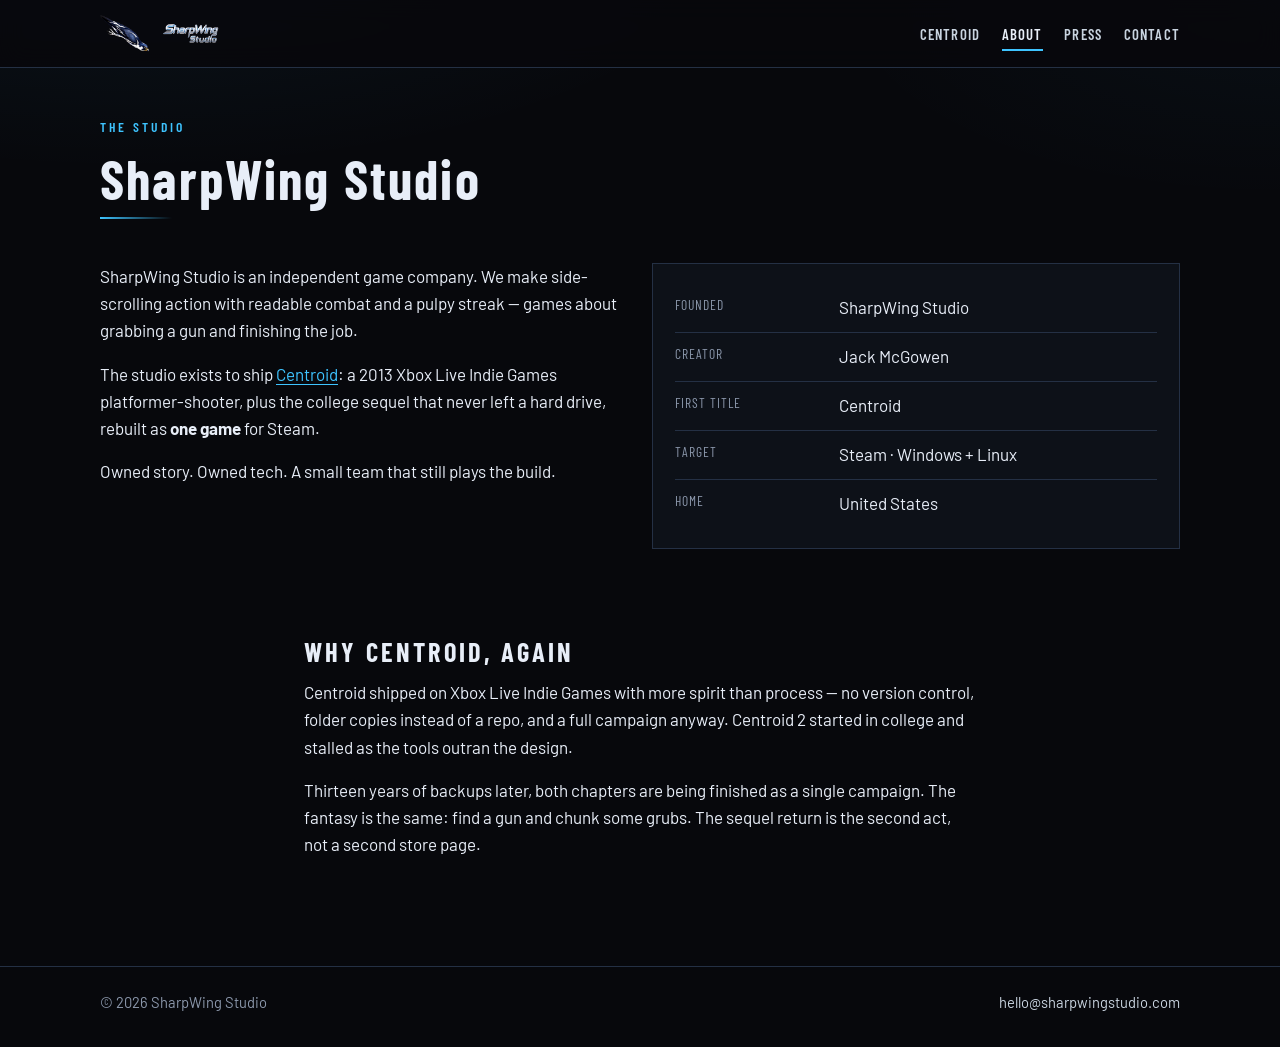
==== about.html @ 663866af "Initial SharpWing Studio marketing site" ====
<!DOCTYPE html>
<html lang="en">
<head>
  <meta charset="utf-8">
  <meta name="viewport" content="width=device-width, initial-scale=1">
  <title>About — SharpWing Studio</title>
  <meta name="description" content="SharpWing Studio is an independent game studio founded by Jack McGowen. First title: Centroid, recovered from a 2013 Xbox Live Indie Games release and its unfinished sequel.">
  <link rel="canonical" href="https://sharpwingstudio.com/about.html">
  <meta property="og:type" content="website">
  <meta property="og:site_name" content="SharpWing Studio">
  <meta property="og:title" content="About — SharpWing Studio">
  <meta property="og:description" content="An independent studio finishing a story that started in 2013.">
  <meta property="og:url" content="https://sharpwingstudio.com/about.html">
  <meta property="og:image" content="https://sharpwingstudio.com/img/og-image.png">
  <meta name="twitter:card" content="summary_large_image">
  <link rel="icon" href="img/favicon.ico" sizes="any">
  <link rel="icon" type="image/png" href="img/favicon-32.png" sizes="32x32">
  <link rel="apple-touch-icon" href="img/apple-touch-icon.png">
  <link rel="preconnect" href="https://fonts.googleapis.com">
  <link rel="preconnect" href="https://fonts.gstatic.com" crossorigin>
  <link href="https://fonts.googleapis.com/css2?family=Barlow+Condensed:wght@600;700&family=Barlow:wght@400;500;600;700&display=swap" rel="stylesheet">
  <link rel="stylesheet" href="css/site.css">
</head>
<body>
  <a class="skip" href="#content">Skip to content</a>
  <header class="site-header">
    <div class="header-inner">
      <a class="logo-link" href="index.html">
        <img class="mark" src="img/peregrine.png" alt="">
        <img class="wordmark" src="img/sharpwing-studio.png" alt="SharpWing Studio">
      </a>
      <button class="nav-toggle" type="button" aria-expanded="false" aria-controls="site-nav" aria-label="Menu">
        <span></span>
      </button>
      <ul class="nav-links" id="site-nav">
        <li><a href="centroid.html">Centroid</a></li>
        <li><a href="about.html" aria-current="page">About</a></li>
        <li><a href="press.html">Press</a></li>
        <li><a href="contact.html">Contact</a></li>
      </ul>
    </div>
  </header>

  <main id="content">
    <header class="page-hero">
      <div class="wrap">
        <p class="eyebrow">The studio</p>
        <h1>SharpWing Studio</h1>
        <hr class="rule">
      </div>
    </header>

    <section class="section" style="padding-top: 0;">
      <div class="wrap split">
        <div class="prose">
          <p>SharpWing Studio is an independent game company. We make side-scrolling action with readable combat and a pulpy streak — games about grabbing a gun and finishing the job.</p>
          <p>The studio exists to ship <a href="centroid.html">Centroid</a>: a 2013 Xbox Live Indie Games platformer-shooter, plus the college sequel that never left a hard drive, rebuilt as <strong>one game</strong> for Steam.</p>
          <p>Owned story. Owned tech. A small team that still plays the build.</p>
        </div>
        <aside class="panel">
          <ul class="fact-list">
            <li><span>Founded</span> SharpWing Studio</li>
            <li><span>Creator</span> Jack McGowen</li>
            <li><span>First title</span> Centroid</li>
            <li><span>Target</span> Steam · Windows + Linux</li>
            <li><span>Home</span> United States</li>
          </ul>
        </aside>
      </div>
    </section>

    <section class="section">
      <div class="wrap prose" style="max-width: 42rem;">
        <h2>Why Centroid, again</h2>
        <p>Centroid shipped on Xbox Live Indie Games with more spirit than process — no version control, folder copies instead of a repo, and a full campaign anyway. Centroid 2 started in college and stalled as the tools outran the design.</p>
        <p>Thirteen years of backups later, both chapters are being finished as a single campaign. The fantasy is the same: find a gun and chunk some grubs. The sequel return is the second act, not a second store page.</p>
      </div>
    </section>
  </main>

  <footer class="site-footer">
    <div class="wrap footer-inner">
      <span>© 2026 SharpWing Studio</span>
      <span><a href="mailto:hello@sharpwingstudio.com">hello@sharpwingstudio.com</a></span>
    </div>
  </footer>
  <script src="js/nav.js"></script>
</body>
</html>
---- css/site.css ----
:root {
  --bg: #07080c;
  --bg-raise: #0d1118;
  --bg-card: #121821;
  --line: #243044;
  --line-hot: #3a5a78;
  --text: #e8eef8;
  --muted: #8b97ab;
  --cyan: #3ec4ff;
  --cyan-dim: #1a6a8c;
  --silver: #c9d4e0;
  --danger: #ff6b4a;
  --max: 1080px;
  --header-h: 4.25rem;
  --font: "Barlow", "Segoe UI", system-ui, sans-serif;
  --cond: "Barlow Condensed", "Segoe UI", sans-serif;
}

*,
*::before,
*::after {
  box-sizing: border-box;
}

html {
  scroll-behavior: smooth;
}

body {
  margin: 0;
  font-family: var(--font);
  font-size: 1.0625rem;
  line-height: 1.6;
  color: var(--text);
  background:
    radial-gradient(1200px 500px at 10% -10%, rgba(62, 196, 255, 0.08), transparent 55%),
    radial-gradient(900px 400px at 100% 0%, rgba(62, 196, 255, 0.04), transparent 50%),
    var(--bg);
  min-height: 100vh;
}

img {
  max-width: 100%;
  height: auto;
}

a {
  color: var(--cyan);
  text-decoration-thickness: 1px;
  text-underline-offset: 0.18em;
}

a:hover {
  color: #8adaff;
}

:focus-visible {
  outline: 2px solid var(--cyan);
  outline-offset: 3px;
}

.skip {
  position: absolute;
  left: 0.75rem;
  top: -3rem;
  background: var(--cyan);
  color: #041018;
  padding: 0.5rem 0.85rem;
  font-weight: 600;
  z-index: 100;
}

.skip:focus {
  top: 0.75rem;
}

.wrap {
  width: min(var(--max), calc(100% - 2.5rem));
  margin-inline: auto;
}

/* Header */

.site-header {
  position: sticky;
  top: 0;
  z-index: 50;
  height: var(--header-h);
  display: flex;
  align-items: center;
  background: rgba(7, 8, 12, 0.86);
  backdrop-filter: blur(12px);
  border-bottom: 1px solid var(--line);
}

.header-inner {
  display: flex;
  align-items: center;
  justify-content: space-between;
  gap: 1rem;
  width: min(var(--max), calc(100% - 2.5rem));
  margin-inline: auto;
}

.logo-link {
  display: flex;
  align-items: center;
  gap: 0.65rem;
  text-decoration: none;
  color: var(--text);
}

.logo-link img.wordmark {
  height: 2.15rem;
  width: auto;
}

.logo-link img.mark {
  height: 2.35rem;
  width: auto;
}

.nav-toggle {
  display: none;
  background: transparent;
  border: 1px solid var(--line);
  color: var(--text);
  width: 2.6rem;
  height: 2.6rem;
  border-radius: 0.35rem;
  cursor: pointer;
}

.nav-toggle span,
.nav-toggle span::before,
.nav-toggle span::after {
  display: block;
  width: 1.1rem;
  height: 2px;
  background: var(--silver);
  position: relative;
  margin: 0 auto;
}

.nav-toggle span::before,
.nav-toggle span::after {
  content: "";
  position: absolute;
  left: 0;
}

.nav-toggle span::before {
  top: -6px;
}

.nav-toggle span::after {
  top: 6px;
}

.nav-links {
  display: flex;
  gap: 0.2rem 1.35rem;
  list-style: none;
  margin: 0;
  padding: 0;
  align-items: center;
}

.nav-links a {
  color: var(--silver);
  text-decoration: none;
  font-family: var(--cond);
  font-weight: 600;
  letter-spacing: 0.08em;
  text-transform: uppercase;
  font-size: 0.92rem;
  padding: 0.35rem 0;
  border-bottom: 2px solid transparent;
}

.nav-links a:hover,
.nav-links a[aria-current="page"] {
  color: var(--text);
  border-bottom-color: var(--cyan);
}

/* Hero */

.hero {
  position: relative;
  overflow: hidden;
  padding: 4.5rem 0 3.5rem;
  min-height: min(78vh, 42rem);
  display: flex;
  align-items: center;
}

.hero-bird {
  position: absolute;
  left: max(-6rem, calc(50% - 36rem));
  top: 1rem;
  width: min(42vw, 28rem);
  opacity: 0.92;
  pointer-events: none;
  animation: stoop 1.15s ease-out both;
}

@keyframes stoop {
  from {
    transform: translate(-12%, -18%) rotate(-10deg);
    opacity: 0;
  }
  to {
    transform: none;
    opacity: 0.92;
  }
}

.hero-copy {
  position: relative;
  margin-left: auto;
  width: min(34rem, 100%);
  text-align: right;
}

.hero-wordmark {
  width: min(100%, 28rem);
  margin-bottom: 1.25rem;
  animation: fadeup 0.9s 0.15s ease both;
}

.eyebrow {
  font-family: var(--cond);
  letter-spacing: 0.22em;
  text-transform: uppercase;
  color: var(--cyan);
  font-size: 0.85rem;
  font-weight: 600;
  margin: 0 0 0.65rem;
}

.lede {
  color: var(--muted);
  font-size: 1.15rem;
  margin: 0 0 1.6rem;
  animation: fadeup 0.9s 0.3s ease both;
}

.actions {
  display: flex;
  flex-wrap: wrap;
  gap: 0.75rem;
  justify-content: flex-end;
  animation: fadeup 0.9s 0.4s ease both;
}

@keyframes fadeup {
  from {
    opacity: 0;
    transform: translateY(12px);
  }
  to {
    opacity: 1;
    transform: none;
  }
}

.btn {
  display: inline-flex;
  align-items: center;
  justify-content: center;
  gap: 0.4rem;
  padding: 0.7rem 1.2rem;
  border-radius: 0.15rem;
  font-family: var(--cond);
  font-weight: 700;
  letter-spacing: 0.08em;
  text-transform: uppercase;
  text-decoration: none;
  font-size: 0.95rem;
  border: 1px solid transparent;
}

.btn-primary {
  background: var(--cyan);
  color: #041018;
}

.btn-primary:hover {
  background: #8adaff;
  color: #041018;
}

.btn-ghost {
  background: transparent;
  color: var(--text);
  border-color: var(--line-hot);
}

.btn-ghost:hover {
  border-color: var(--cyan);
  color: var(--cyan);
}

/* Sections */

main {
  padding-bottom: 4rem;
}

.section {
  padding: 2.75rem 0;
}

.section-head {
  display: flex;
  align-items: baseline;
  justify-content: space-between;
  gap: 1rem;
  margin-bottom: 1.25rem;
  border-bottom: 1px solid var(--line);
  padding-bottom: 0.7rem;
}

h1, h2, h3 {
  font-family: var(--cond);
  letter-spacing: 0.04em;
  font-weight: 700;
  line-height: 1.15;
  margin: 0 0 0.75rem;
}

h1 {
  font-size: clamp(2.2rem, 5vw, 3.4rem);
}

h2 {
  font-size: 1.65rem;
  text-transform: uppercase;
  letter-spacing: 0.12em;
}

h3 {
  font-size: 1.25rem;
}

.muted {
  color: var(--muted);
}

.page-hero {
  padding: 3rem 0 1.5rem;
}

.page-hero h1 {
  margin-bottom: 0.4rem;
}

.rule {
  height: 2px;
  width: 4.5rem;
  background: linear-gradient(90deg, var(--cyan), transparent);
  border: 0;
  margin: 0 0 1.25rem;
}

/* Cards / game feature */

.feature-card {
  display: grid;
  grid-template-columns: minmax(0, 1.15fr) minmax(0, 1fr);
  gap: 1.75rem;
  background: var(--bg-card);
  border: 1px solid var(--line);
  padding: 1.25rem;
  align-items: center;
}

.feature-card img {
  width: 100%;
  display: block;
  border: 1px solid var(--line);
}

.kicker {
  font-family: var(--cond);
  letter-spacing: 0.18em;
  text-transform: uppercase;
  color: var(--cyan);
  font-size: 0.8rem;
  margin: 0 0 0.4rem;
}

.tag-row {
  display: flex;
  flex-wrap: wrap;
  gap: 0.4rem;
  margin: 0.9rem 0 1.1rem;
}

.tag {
  font-family: var(--cond);
  letter-spacing: 0.06em;
  text-transform: uppercase;
  font-size: 0.75rem;
  border: 1px solid var(--line-hot);
  color: var(--silver);
  padding: 0.15rem 0.5rem;
}

/* Facts / split */

.split {
  display: grid;
  grid-template-columns: 1fr 1fr;
  gap: 1.5rem;
}

.panel {
  background: var(--bg-raise);
  border: 1px solid var(--line);
  padding: 1.25rem 1.35rem;
}

.panel p:last-child,
.prose p:last-child {
  margin-bottom: 0;
}

.prose p {
  margin: 0 0 1rem;
}

.fact-list {
  list-style: none;
  margin: 0;
  padding: 0;
}

.fact-list li {
  display: grid;
  grid-template-columns: 9.5rem 1fr;
  gap: 0.75rem;
  padding: 0.65rem 0;
  border-bottom: 1px solid var(--line);
}

.fact-list li:last-child {
  border-bottom: 0;
}

.fact-list span {
  font-family: var(--cond);
  letter-spacing: 0.08em;
  text-transform: uppercase;
  color: var(--muted);
  font-size: 0.85rem;
}

/* Press grid */

.asset-grid {
  display: grid;
  grid-template-columns: repeat(auto-fill, minmax(220px, 1fr));
  gap: 1rem;
}

.asset {
  background: var(--bg-card);
  border: 1px solid var(--line);
  padding: 0.85rem;
  display: flex;
  flex-direction: column;
  gap: 0.6rem;
}

.asset .frame {
  background: #000;
  min-height: 8rem;
  display: grid;
  place-items: center;
  padding: 0.75rem;
}

.asset img {
  max-height: 8.5rem;
  width: auto;
}

.asset.pixel img {
  image-rendering: pixelated;
  image-rendering: crisp-edges;
}

.asset figcaption {
  font-size: 0.85rem;
  color: var(--muted);
  margin: 0;
}

.shot {
  width: 100%;
  border: 1px solid var(--line);
  display: block;
}

.caption {
  font-size: 0.85rem;
  color: var(--muted);
  margin: 0.4rem 0 0;
}

/* Contact */

.mailto {
  font-size: 1.35rem;
  font-weight: 600;
  word-break: break-word;
}

/* Footer */

.site-footer {
  border-top: 1px solid var(--line);
  padding: 1.5rem 0 2rem;
  color: var(--muted);
  font-size: 0.92rem;
}

.footer-inner {
  display: flex;
  justify-content: space-between;
  gap: 1rem;
  flex-wrap: wrap;
  align-items: center;
}

.site-footer a {
  color: var(--silver);
  text-decoration: none;
}

.site-footer a:hover {
  color: var(--cyan);
}

/* 404 */

.notfound {
  min-height: 60vh;
  display: grid;
  place-items: center;
  text-align: center;
  padding: 3rem 0;
}

/* Responsive */

@media (max-width: 840px) {
  .feature-card,
  .split {
    grid-template-columns: 1fr;
  }

  .hero-copy {
    text-align: left;
    width: 100%;
    margin-left: 0;
    padding-top: 7.5rem;
  }

  .actions {
    justify-content: flex-start;
  }

  .hero-bird {
    left: -2rem;
    top: -1rem;
    width: 16rem;
    opacity: 0.55;
  }

  .fact-list li {
    grid-template-columns: 1fr;
    gap: 0.15rem;
  }
}

@media (max-width: 720px) {
  .nav-toggle {
    display: grid;
    place-items: center;
  }

  .nav-links {
    display: none;
    position: absolute;
    top: var(--header-h);
    left: 0;
    right: 0;
    flex-direction: column;
    align-items: stretch;
    background: rgba(7, 8, 12, 0.97);
    border-bottom: 1px solid var(--line);
    padding: 0.75rem 1.25rem 1rem;
    gap: 0;
  }

  .nav-links.is-open {
    display: flex;
  }

  .nav-links a {
    padding: 0.7rem 0;
    border-bottom: 1px solid var(--line);
  }

  .logo-link img.wordmark {
    height: 1.7rem;
  }

  .logo-link img.mark {
    display: none;
  }
}

@media (prefers-reduced-motion: reduce) {
  .hero-bird,
  .hero-wordmark,
  .lede,
  .actions {
    animation: none;
  }
}
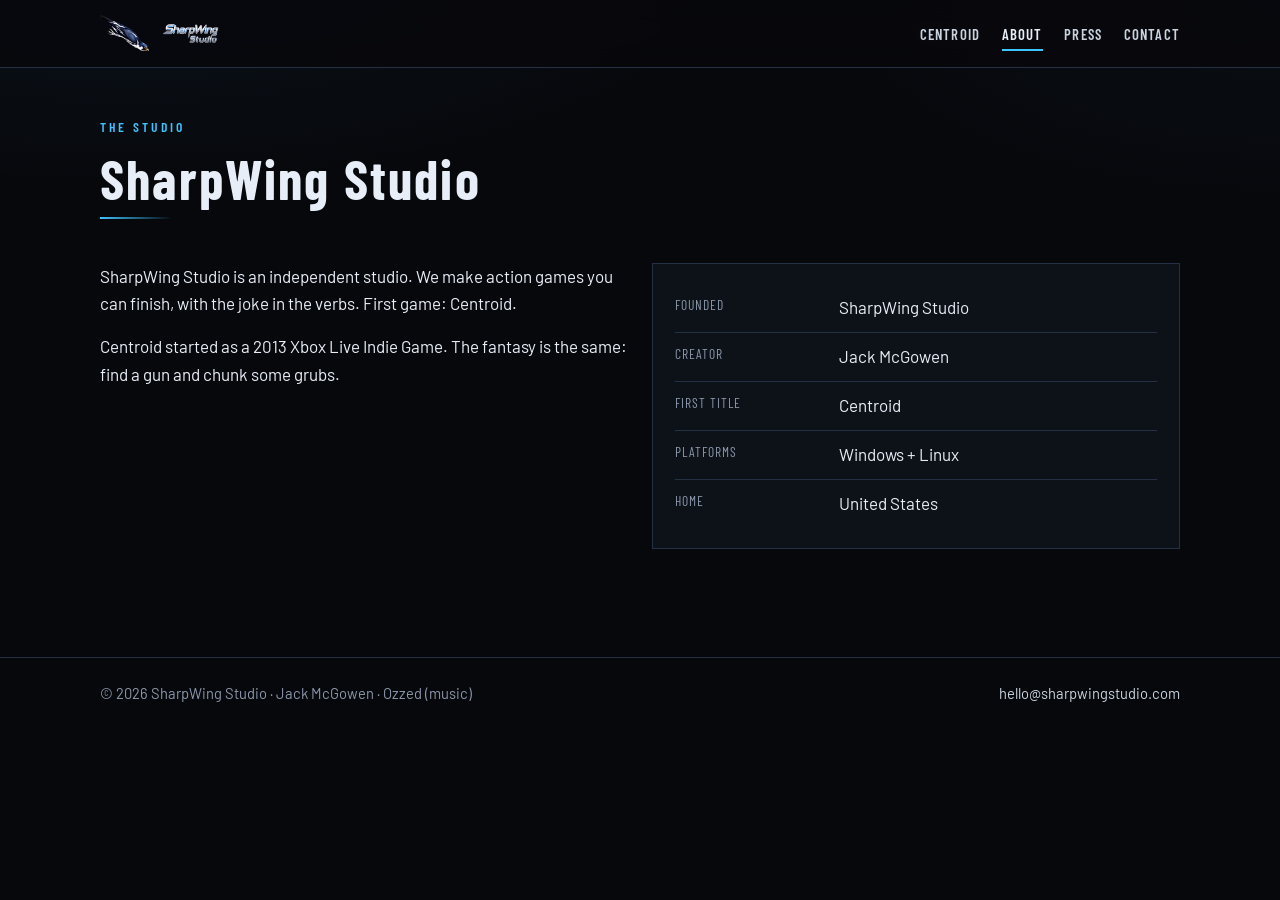
==== commit 4d0de527: "Lock public copy to Act I blurbs." ====
--- a/about.html
+++ b/about.html
@@ -4,12 +4,12 @@
   <meta charset="utf-8">
   <meta name="viewport" content="width=device-width, initial-scale=1">
   <title>About — SharpWing Studio</title>
-  <meta name="description" content="SharpWing Studio is an independent game studio founded by Jack McGowen. First title: Centroid, recovered from a 2013 Xbox Live Indie Games release and its unfinished sequel.">
+  <meta name="description" content="SharpWing Studio is an independent studio. We make action games you can finish, with the joke in the verbs. First game: Centroid.">
   <link rel="canonical" href="https://sharpwingstudio.com/about.html">
   <meta property="og:type" content="website">
   <meta property="og:site_name" content="SharpWing Studio">
   <meta property="og:title" content="About — SharpWing Studio">
-  <meta property="og:description" content="An independent studio finishing a story that started in 2013.">
+  <meta property="og:description" content="SharpWing Studio is an independent studio. We make action games you can finish, with the joke in the verbs. First game: Centroid.">
   <meta property="og:url" content="https://sharpwingstudio.com/about.html">
   <meta property="og:image" content="https://sharpwingstudio.com/img/og-image.png">
   <meta name="twitter:card" content="summary_large_image">
@@ -53,34 +53,25 @@
     <section class="section" style="padding-top: 0;">
       <div class="wrap split">
         <div class="prose">
-          <p>SharpWing Studio is an independent game company. We make side-scrolling action with readable combat and a pulpy streak — games about grabbing a gun and finishing the job.</p>
-          <p>The studio exists to ship <a href="centroid.html">Centroid</a>: a 2013 Xbox Live Indie Games platformer-shooter, plus the college sequel that never left a hard drive, rebuilt as <strong>one game</strong> for Steam.</p>
-          <p>Owned story. Owned tech. A small team that still plays the build.</p>
+          <p>SharpWing Studio is an independent studio. We make action games you can finish, with the joke in the verbs. First game: Centroid.</p>
+          <p>Centroid started as a 2013 Xbox Live Indie Game. The fantasy is the same: find a gun and chunk some grubs.</p>
         </div>
         <aside class="panel">
           <ul class="fact-list">
             <li><span>Founded</span> SharpWing Studio</li>
             <li><span>Creator</span> Jack McGowen</li>
             <li><span>First title</span> Centroid</li>
-            <li><span>Target</span> Steam · Windows + Linux</li>
+            <li><span>Platforms</span> Windows + Linux</li>
             <li><span>Home</span> United States</li>
           </ul>
         </aside>
-      </div>
-    </section>
-
-    <section class="section">
-      <div class="wrap prose" style="max-width: 42rem;">
-        <h2>Why Centroid, again</h2>
-        <p>Centroid shipped on Xbox Live Indie Games with more spirit than process — no version control, folder copies instead of a repo, and a full campaign anyway. Centroid 2 started in college and stalled as the tools outran the design.</p>
-        <p>Thirteen years of backups later, both chapters are being finished as a single campaign. The fantasy is the same: find a gun and chunk some grubs. The sequel return is the second act, not a second store page.</p>
       </div>
     </section>
   </main>
 
   <footer class="site-footer">
     <div class="wrap footer-inner">
-      <span>© 2026 SharpWing Studio</span>
+      <span>© 2026 SharpWing Studio · Jack McGowen · Ozzed (music)</span>
       <span><a href="mailto:hello@sharpwingstudio.com">hello@sharpwingstudio.com</a></span>
     </div>
   </footer>
--- a/css/site.css
+++ b/css/site.css
@@ -504,6 +504,24 @@
   display: block;
 }
 
+.shot-grid {
+  display: grid;
+  grid-template-columns: 1fr;
+  gap: 1rem;
+}
+
+.shot-grid .shot-pair {
+  display: grid;
+  grid-template-columns: 1fr 1fr;
+  gap: 1rem;
+}
+
+@media (max-width: 720px) {
+  .shot-grid .shot-pair {
+    grid-template-columns: 1fr;
+  }
+}
+
 .caption {
   font-size: 0.85rem;
   color: var(--muted);
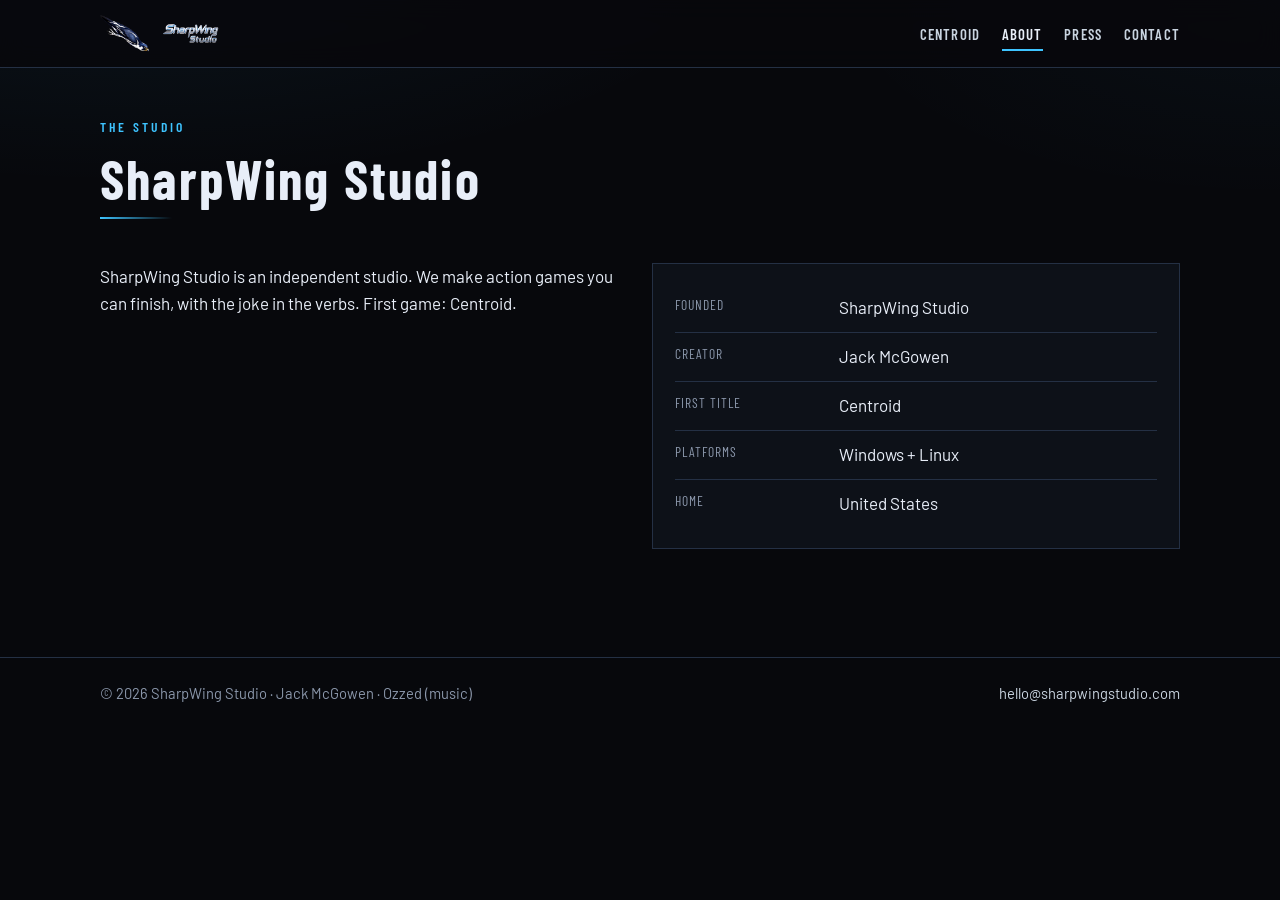
==== commit 16f57e83: "Drop extra 2013 riff and trailer tease." ====
--- a/about.html
+++ b/about.html
@@ -54,7 +54,6 @@
       <div class="wrap split">
         <div class="prose">
           <p>SharpWing Studio is an independent studio. We make action games you can finish, with the joke in the verbs. First game: Centroid.</p>
-          <p>Centroid started as a 2013 Xbox Live Indie Game. The fantasy is the same: find a gun and chunk some grubs.</p>
         </div>
         <aside class="panel">
           <ul class="fact-list">
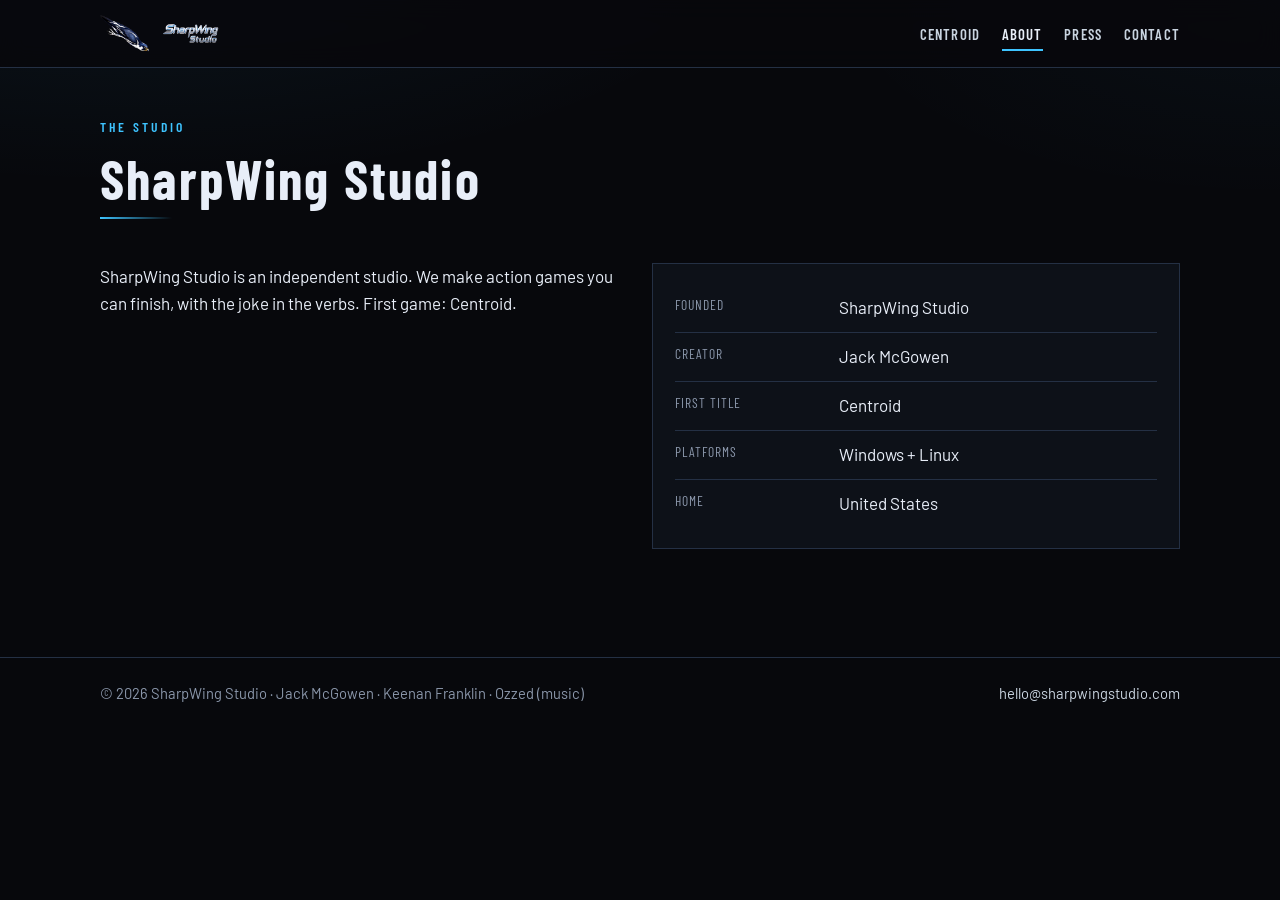
==== commit 7e65836a: "Credit Keenan Franklin next to Ozzed." ====
--- a/about.html
+++ b/about.html
@@ -70,7 +70,7 @@
 
   <footer class="site-footer">
     <div class="wrap footer-inner">
-      <span>© 2026 SharpWing Studio · Jack McGowen · Ozzed (music)</span>
+      <span>© 2026 SharpWing Studio · Jack McGowen · Keenan Franklin · Ozzed (music)</span>
       <span><a href="mailto:hello@sharpwingstudio.com">hello@sharpwingstudio.com</a></span>
     </div>
   </footer>
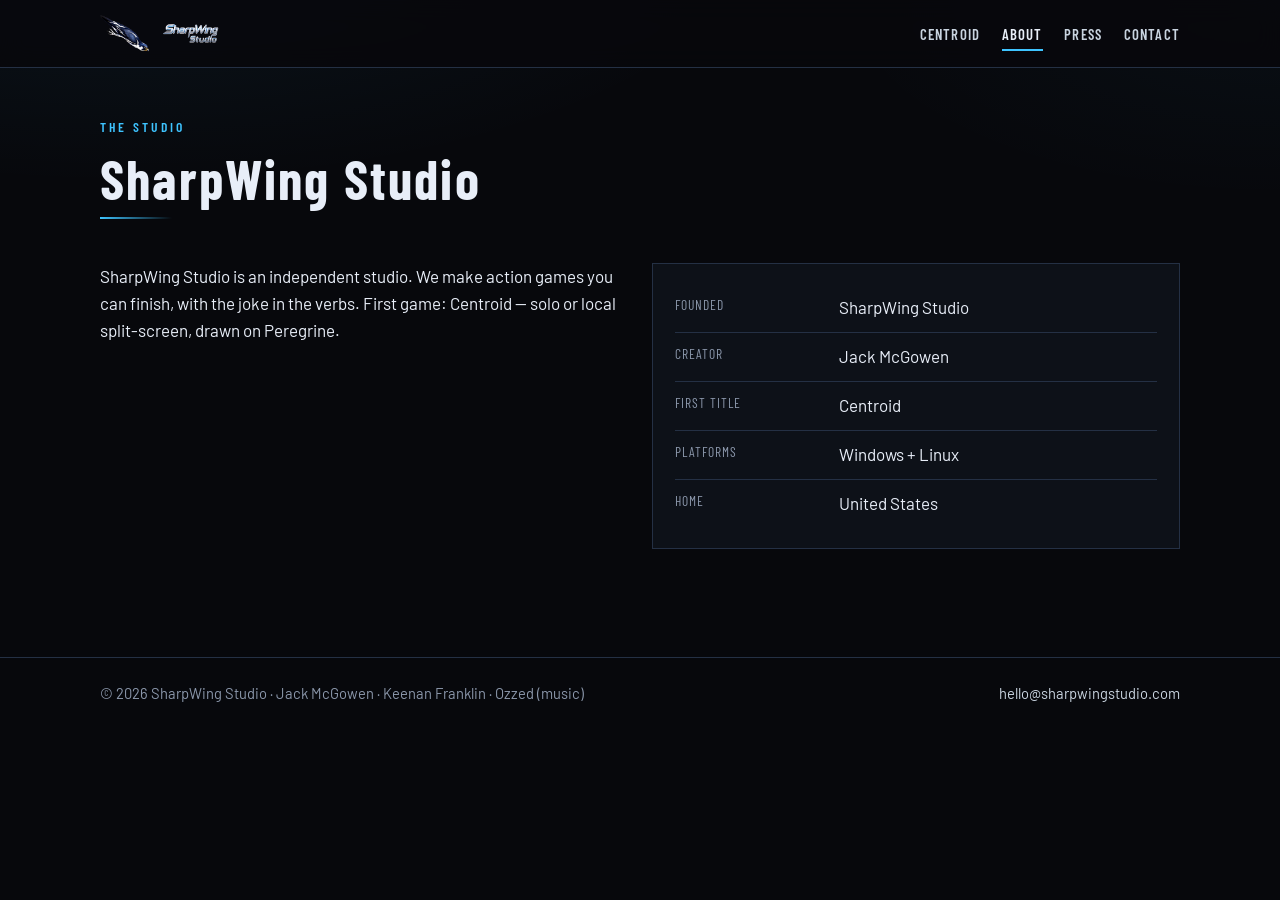
==== commit 7f48dc5e: "feat: engine-framed Centroid page, fresh biome stills, short clip Recapture woods, city, mountains, " ====
--- a/about.html
+++ b/about.html
@@ -53,7 +53,7 @@
     <section class="section" style="padding-top: 0;">
       <div class="wrap split">
         <div class="prose">
-          <p>SharpWing Studio is an independent studio. We make action games you can finish, with the joke in the verbs. First game: Centroid.</p>
+          <p>SharpWing Studio is an independent studio. We make action games you can finish, with the joke in the verbs. First game: Centroid — solo or local split-screen, drawn on Peregrine.</p>
         </div>
         <aside class="panel">
           <ul class="fact-list">
--- a/css/site.css
+++ b/css/site.css
@@ -8,6 +8,7 @@
   --muted: #8b97ab;
   --cyan: #3ec4ff;
   --cyan-dim: #1a6a8c;
+  --amber: #f0a04a;
   --silver: #c9d4e0;
   --danger: #ff6b4a;
   --max: 1080px;
@@ -526,6 +527,118 @@
   font-size: 0.85rem;
   color: var(--muted);
   margin: 0.4rem 0 0;
+}
+
+.shot-fig {
+  margin: 0;
+}
+
+.shot-fig .shot {
+  margin: 0;
+}
+
+.shot-fig figcaption {
+  font-family: var(--cond);
+  letter-spacing: 0.12em;
+  text-transform: uppercase;
+  font-size: 0.8rem;
+  color: var(--amber);
+  margin: 0.45rem 0 0;
+}
+
+.viewport {
+  position: relative;
+  border: 1px solid var(--line-hot);
+  background: #05070b;
+  padding: 0.4rem;
+}
+
+.viewport img,
+.viewport video {
+  display: block;
+  width: 100%;
+  border: 0;
+}
+
+.viewport .tick {
+  position: absolute;
+  width: 0.7rem;
+  height: 0.7rem;
+  border: 0 solid var(--amber);
+  pointer-events: none;
+}
+
+.viewport .tick-tl { top: 0.15rem; left: 0.15rem; border-top-width: 2px; border-left-width: 2px; }
+.viewport .tick-tr { top: 0.15rem; right: 0.15rem; border-top-width: 2px; border-right-width: 2px; }
+.viewport .tick-bl { bottom: 0.15rem; left: 0.15rem; border-bottom-width: 2px; border-left-width: 2px; }
+.viewport .tick-br { bottom: 0.15rem; right: 0.15rem; border-bottom-width: 2px; border-right-width: 2px; }
+
+.pane-row {
+  display: grid;
+  grid-template-columns: auto 1fr;
+  gap: 1rem;
+  align-items: center;
+  margin-top: 1rem;
+}
+
+.pane-guide {
+  width: 7.5rem;
+  aspect-ratio: 16 / 9;
+  display: grid;
+  gap: 2px;
+  background: var(--amber);
+  border: 1px solid var(--amber);
+}
+
+.pane-guide span {
+  background: var(--bg);
+}
+
+.pane-guide.g2 { grid-template-columns: 1fr 1fr; }
+.pane-guide.g4 { grid-template-columns: 1fr 1fr; grid-template-rows: 1fr 1fr; }
+
+.depth-strip,
+.pass-line {
+  display: flex;
+  flex-wrap: wrap;
+  gap: 0.4rem 0;
+  list-style: none;
+  margin: 0.9rem 0 0;
+  padding: 0;
+  font-family: var(--cond);
+  letter-spacing: 0.14em;
+  text-transform: uppercase;
+  font-size: 0.75rem;
+  color: var(--muted);
+}
+
+.depth-strip li,
+.pass-line span {
+  padding-right: 0.85rem;
+  margin-right: 0.85rem;
+  border-right: 1px solid var(--line-hot);
+}
+
+.depth-strip li:last-child,
+.pass-line span:last-child {
+  border-right: 0;
+  margin-right: 0;
+  padding-right: 0;
+}
+
+.pass-line {
+  margin-top: 0.75rem;
+  color: var(--amber);
+}
+
+.video-frame video {
+  width: 100%;
+  background: #000;
+}
+
+.later {
+  margin-top: 1.25rem;
+  font-size: 0.92rem;
 }
 
 /* Contact */
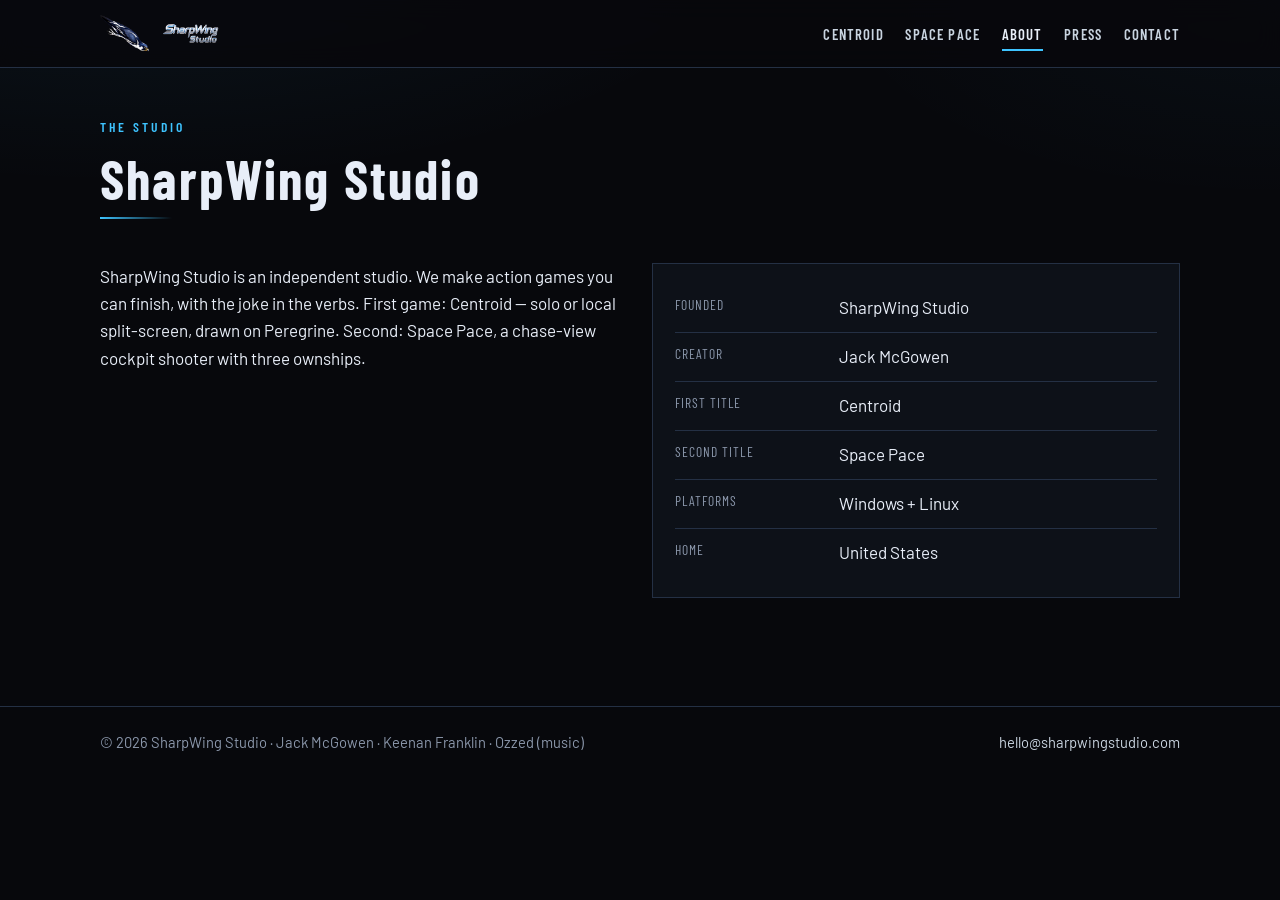
==== commit abc27e8d: "feat: multi-project portfolio — add Space Pace alongside Centroid" ====
--- a/about.html
+++ b/about.html
@@ -4,12 +4,12 @@
   <meta charset="utf-8">
   <meta name="viewport" content="width=device-width, initial-scale=1">
   <title>About — SharpWing Studio</title>
-  <meta name="description" content="SharpWing Studio is an independent studio. We make action games you can finish, with the joke in the verbs. First game: Centroid.">
+  <meta name="description" content="SharpWing Studio is an independent studio. We make action games you can finish, with the joke in the verbs. Two games: Centroid and Space Pace.">
   <link rel="canonical" href="https://sharpwingstudio.com/about.html">
   <meta property="og:type" content="website">
   <meta property="og:site_name" content="SharpWing Studio">
   <meta property="og:title" content="About — SharpWing Studio">
-  <meta property="og:description" content="SharpWing Studio is an independent studio. We make action games you can finish, with the joke in the verbs. First game: Centroid.">
+  <meta property="og:description" content="SharpWing Studio is an independent studio. We make action games you can finish, with the joke in the verbs. Two games: Centroid and Space Pace.">
   <meta property="og:url" content="https://sharpwingstudio.com/about.html">
   <meta property="og:image" content="https://sharpwingstudio.com/img/og-image.png">
   <meta name="twitter:card" content="summary_large_image">
@@ -34,6 +34,7 @@
       </button>
       <ul class="nav-links" id="site-nav">
         <li><a href="centroid.html">Centroid</a></li>
+        <li><a href="space-pace.html">Space Pace</a></li>
         <li><a href="about.html" aria-current="page">About</a></li>
         <li><a href="press.html">Press</a></li>
         <li><a href="contact.html">Contact</a></li>
@@ -53,13 +54,14 @@
     <section class="section" style="padding-top: 0;">
       <div class="wrap split">
         <div class="prose">
-          <p>SharpWing Studio is an independent studio. We make action games you can finish, with the joke in the verbs. First game: Centroid — solo or local split-screen, drawn on Peregrine.</p>
+          <p>SharpWing Studio is an independent studio. We make action games you can finish, with the joke in the verbs. First game: Centroid — solo or local split-screen, drawn on Peregrine. Second: Space Pace, a chase-view cockpit shooter with three ownships.</p>
         </div>
         <aside class="panel">
           <ul class="fact-list">
             <li><span>Founded</span> SharpWing Studio</li>
             <li><span>Creator</span> Jack McGowen</li>
             <li><span>First title</span> Centroid</li>
+            <li><span>Second title</span> Space Pace</li>
             <li><span>Platforms</span> Windows + Linux</li>
             <li><span>Home</span> United States</li>
           </ul>
--- a/css/site.css
+++ b/css/site.css
@@ -573,30 +573,6 @@
 .viewport .tick-bl { bottom: 0.15rem; left: 0.15rem; border-bottom-width: 2px; border-left-width: 2px; }
 .viewport .tick-br { bottom: 0.15rem; right: 0.15rem; border-bottom-width: 2px; border-right-width: 2px; }
 
-.pane-row {
-  display: grid;
-  grid-template-columns: auto 1fr;
-  gap: 1rem;
-  align-items: center;
-  margin-top: 1rem;
-}
-
-.pane-guide {
-  width: 7.5rem;
-  aspect-ratio: 16 / 9;
-  display: grid;
-  gap: 2px;
-  background: var(--amber);
-  border: 1px solid var(--amber);
-}
-
-.pane-guide span {
-  background: var(--bg);
-}
-
-.pane-guide.g2 { grid-template-columns: 1fr 1fr; }
-.pane-guide.g4 { grid-template-columns: 1fr 1fr; grid-template-rows: 1fr 1fr; }
-
 .depth-strip,
 .pass-line {
   display: flex;
